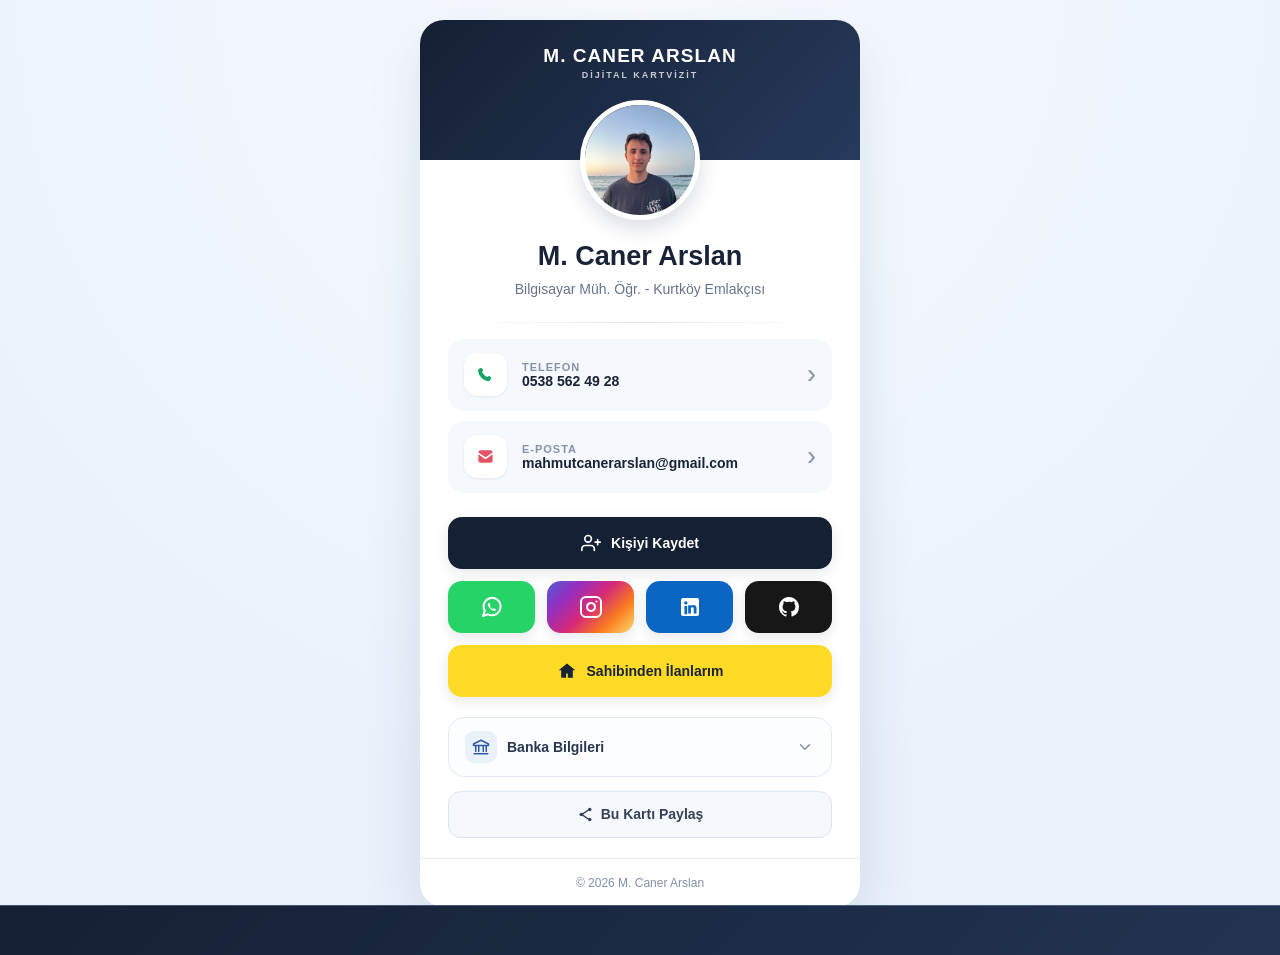
==== kartvizit/index.html @ 4c94b82a "Make save and sahibinden buttons wide, keep 4 brand icon buttons, remove call button" ====
<!doctype html>
<html lang="tr">
<head>
  <meta charset="utf-8">
  <meta name="viewport" content="width=device-width, initial-scale=1">
  <meta name="theme-color" content="#eaf1fb">
  <meta name="description" content="M. Caner Arslan'ın dijital kartviziti. Telefon ve e-posta bilgileri.">
  <link rel="icon" href="../assets/favicon.ico">
  <link rel="stylesheet" href="kartvizit.css?v=5">
  <title>M. Caner Arslan | Dijital Kartvizit</title>
  <script src="kartvizit.js" defer></script>
</head>
<body>
  <div class="intro" aria-hidden="true">
    <div class="intro-panel intro-top"></div>
    <div class="intro-panel intro-bottom"></div>
    <div class="intro-name">M. CANER ARSLAN</div>
  </div>
  <main class="card" aria-label="M. Caner Arslan dijital kartviziti">
    <div class="card-header">
      <div class="brand">M. CANER ARSLAN<span>DİJİTAL KARTVİZİT</span></div>
    </div>

    <img class="avatar" src="../assets/profil.jpeg" alt="M. Caner Arslan'ın fotoğrafı" width="120" height="120">

    <div class="identity">
      <h1>M. Caner Arslan</h1>
      <p>Bilgisayar Müh. Öğr. - Kurtköy Emlakçısı</p>
    </div>

    <div class="divider" aria-hidden="true"></div>

    <div class="details">
      <a class="detail" href="tel:+905385624928" aria-label="M. Caner Arslan'ı ara: 0538 562 49 28">
        <span class="detail-icon phone-icon" aria-hidden="true">
          <svg viewBox="0 0 24 24" fill="none"><path d="M6.6 3.5 9.3 6.2 7.8 8.7c1.5 3 3.5 5 6.5 6.5l2.5-1.5 2.7 2.7-1.7 3c-.4.7-1.2 1.1-2 1-7.1-.9-12.3-6.1-13.2-13.2-.1-.8.3-1.6 1-2l3-1.7Z" fill="currentColor"/></svg>
        </span>
        <span class="detail-copy"><span class="detail-label">TELEFON</span><span class="detail-value">0538 562 49 28</span></span>
        <span class="chevron" aria-hidden="true">›</span>
      </a>
      <a class="detail" href="mailto:mahmutcanerarslan@gmail.com" aria-label="M. Caner Arslan'a e-posta gönder: mahmutcanerarslan@gmail.com">
        <span class="detail-icon email-icon" aria-hidden="true">
          <svg viewBox="0 0 24 24" fill="none"><path d="M3 6.5A2.5 2.5 0 0 1 5.5 4h13A2.5 2.5 0 0 1 21 6.5v.4l-9 6.2-9-6.2v-.4Zm18 2.8-8.4 5.8a1 1 0 0 1-1.2 0L3 9.3v8.2A2.5 2.5 0 0 0 5.5 20h13a2.5 2.5 0 0 0 2.5-2.5V9.3Z" fill="currentColor"/></svg>
        </span>
        <span class="detail-copy"><span class="detail-label">E-POSTA</span><span class="detail-value">mahmutcanerarslan@gmail.com</span></span>
        <span class="chevron" aria-hidden="true">›</span>
      </a>
    </div>

    <div class="actions">
      <button class="action-wide save" id="save-contact" type="button">
        <svg viewBox="0 0 24 24" fill="none" stroke="currentColor" stroke-width="2" stroke-linecap="round" stroke-linejoin="round" aria-hidden="true"><path d="M16 21v-2a4 4 0 0 0-4-4H5a4 4 0 0 0-4 4v2"/><circle cx="8.5" cy="7" r="4"/><line x1="20" y1="8" x2="20" y2="14"/><line x1="23" y1="11" x2="17" y2="11"/></svg>
        <span>Kişiyi Kaydet</span>
      </button>

      <div class="social-icons">
        <a class="social-icon whatsapp" href="https://wa.me/905385624928" target="_blank" rel="noopener noreferrer" aria-label="WhatsApp üzerinden mesaj gönder" title="WhatsApp">
          <svg viewBox="0 0 24 24" fill="currentColor" aria-hidden="true"><path d="M20.5 11.8a8.5 8.5 0 0 1-12.4 7.5L3 21l1.8-5.1a8.5 8.5 0 1 1 15.7-4.1Z" stroke="currentColor" stroke-width="2" stroke-linejoin="round" fill="none"/><path d="M8.4 8.2c.2-.3.4-.3.6-.3h.6l1 2.3-.8 1c.6 1.2 1.6 2.2 2.8 2.8l1-.8 2.3 1v.6c0 .2 0 .4-.3.6-.7.6-1.7.7-2.5.4a9.5 9.5 0 0 1-5.1-5.1c-.3-.8-.2-1.8.4-2.5Z" fill="currentColor"/></svg>
        </a>
        <a class="social-icon instagram" href="https://www.instagram.com/nfctagtr" target="_blank" rel="noopener noreferrer" aria-label="Instagram profili (nfctagtr)" title="Instagram (NFC TAG TR)">
          <svg viewBox="0 0 24 24" fill="none" stroke="currentColor" stroke-width="2" stroke-linecap="round" stroke-linejoin="round" aria-hidden="true"><rect x="2" y="2" width="20" height="20" rx="5" ry="5"/><path d="M16 11.37A4 4 0 1 1 12.63 8 4 4 0 0 1 16 11.37z"/><line x1="17.5" y1="6.5" x2="17.51" y2="6.5"/></svg>
        </a>
        <a class="social-icon linkedin" href="https://www.linkedin.com/in/mcanerarslan/" target="_blank" rel="noopener noreferrer" aria-label="LinkedIn Profili" title="LinkedIn">
          <svg viewBox="0 0 24 24" fill="currentColor" aria-hidden="true"><path d="M19 3a2 2 0 0 1 2 2v14a2 2 0 0 1-2 2H5a2 2 0 0 1-2-2V5a2 2 0 0 1 2-2h14m-.5 15.5v-5.3a3.26 3.26 0 0 0-3.26-3.26c-.85 0-1.84.52-2.28 1.3v-1.11h-2.79v8.37h2.79v-4.93c0-.77.62-1.4 1.39-1.4a1.4 1.4 0 0 1 1.4 1.4v4.93h2.75M6.46 10.9v8.37H9.2V10.9H6.46M7.83 6.25c-.9 0-1.63.73-1.63 1.63a1.63 1.63 0 0 0 1.63 1.63c.9 0 1.63-.73 1.63-1.63 0-.9-.73-1.63-1.63-1.63Z"/></svg>
        </a>
        <a class="social-icon github" href="https://github.com/mcanerarslan" target="_blank" rel="noopener noreferrer" aria-label="GitHub Profili" title="GitHub">
          <svg viewBox="0 0 24 24" fill="currentColor" aria-hidden="true"><path fill-rule="evenodd" clip-rule="evenodd" d="M12 2C6.477 2 2 6.484 2 12.017c0 4.425 2.865 8.18 6.839 9.504.5.092.682-.217.682-.483 0-.237-.008-.868-.013-1.703-2.782.605-3.369-1.343-3.369-1.343-.454-1.158-1.11-1.466-1.11-1.466-.908-.62.069-.608.069-.608 1.003.07 1.53 1.032 1.53 1.032.892 1.53 2.341 1.088 2.91.832.092-.647.35-1.088.636-1.338-2.22-.253-4.555-1.113-4.555-4.951 0-1.093.39-1.988 1.029-2.688-.103-.253-.446-1.272.098-2.65 0 0 .84-.27 2.75 1.026A9.564 9.564 0 0 1 12 6.844c.85.004 1.705.115 2.504.337 1.909-1.296 2.747-1.027 2.747-1.027.546 1.379.202 2.398.1 2.651.64.7 1.028 1.595 1.028 2.688 0 3.848-2.339 4.695-4.566 4.943.359.309.678.92.678 1.855 0 1.338-.012 2.419-.012 2.747 0 .268.18.58.688.482A10.019 10.019 0 0 0 22 12.017C22 6.484 17.522 2 12 2Z"/></svg>
        </a>
      </div>

      <a class="action-wide sahibinden" href="https://kurtkoyemlakcisi.sahibinden.com/" target="_blank" rel="noopener noreferrer">
        <svg viewBox="0 0 24 24" fill="currentColor" aria-hidden="true"><path d="M12 3 2 11h3v9h6v-5h2v5h6v-9h3L12 3Z"/></svg>
        <span>Sahibinden İlanlarım</span>
      </a>
    </div>

    <section class="payment-section" id="payment-section" aria-labelledby="payment-toggle">
      <button class="payment-toggle" id="payment-toggle" type="button" aria-expanded="false" aria-controls="payment-content">
        <span class="payment-toggle-left">
          <span class="payment-icon" aria-hidden="true">
            <svg viewBox="0 0 24 24" fill="none"><path d="M3 21h18M3 10h18M5 10v8M9 10v8M15 10v8M19 10v8M12 3 2 8v2h20V8l-10-5Z" stroke="currentColor" stroke-width="2" stroke-linecap="round" stroke-linejoin="round"/></svg>
          </span>
          <span class="payment-toggle-title">Banka Bilgileri</span>
        </span>
        <span class="payment-chevron" aria-hidden="true">
          <svg viewBox="0 0 24 24" fill="none"><path d="m6 9 6 6 6-6" stroke="currentColor" stroke-width="2" stroke-linecap="round" stroke-linejoin="round"/></svg>
        </span>
      </button>
      <div class="payment-content" id="payment-content" hidden>
        <div class="payment-row">
          <div class="payment-copy"><span class="detail-label">HESAP SAHİBİ</span><span class="payment-value">Mahmut Caner Arslan</span></div>
          <button class="copy-button" type="button" data-copy="Mahmut Caner Arslan" data-copy-label="İsim" aria-label="Hesap sahibinin adını kopyala">Kopyala</button>
        </div>
        <div class="payment-row">
          <div class="payment-copy"><span class="detail-label">IBAN</span><span class="payment-value iban">TR33 0001 5001 5800 7317 4652 69</span></div>
          <button class="copy-button" type="button" data-copy="TR330001500158007317465269" data-copy-label="IBAN" aria-label="IBAN'ı kopyala">Kopyala</button>
        </div>
        <p class="payment-status" id="payment-status" role="status" aria-live="polite"></p>
      </div>
    </section>

    <div class="card-share">
      <button class="share" id="share-card" type="button">
        <svg viewBox="0 0 24 24" fill="none" aria-hidden="true"><circle cx="18" cy="5" r="2.5" fill="currentColor"/><circle cx="6" cy="12" r="2.5" fill="currentColor"/><circle cx="18" cy="19" r="2.5" fill="currentColor"/><path d="m8 11 7.5-5M8 13l7.5 5" stroke="currentColor" stroke-width="2" stroke-linecap="round"/></svg>
        Bu Kartı Paylaş
      </button>
      <p class="status" id="share-status" role="status" aria-live="polite"></p>
    </div>

    <footer>© 2026 M. Caner Arslan</footer>
  </main>
</body>
</html>
---- kartvizit/kartvizit.css ----
:root {
  font-family: Inter, "Segoe UI", Arial, sans-serif;
  color: #192338;
  background: #eaf1fb;
  font-synthesis: none;
}

*, *::before, *::after { box-sizing: border-box; }

body {
  min-height: 100vh;
  margin: 0;
  padding: 20px 16px 48px;
  display: flex;
  justify-content: center;
  align-items: flex-start;
  background: radial-gradient(circle at 50% 0, #f8fbff 0, #eaf1fb 70%);
}

button, a { -webkit-tap-highlight-color: transparent; }

.intro { position: fixed; inset: 0; z-index: 50; pointer-events: none; }
.intro-panel { position: absolute; left: 0; right: 0; height: 50%; background: linear-gradient(135deg, #142034, #273a5c); will-change: transform; }
.intro-top { top: 0; border-bottom: 1px solid rgba(164, 186, 240, .65); animation: intro-up .9s cubic-bezier(.77, 0, .175, 1) .6s forwards; }
.intro-bottom { bottom: 0; border-top: 1px solid rgba(164, 186, 240, .65); animation: intro-down .9s cubic-bezier(.77, 0, .175, 1) .6s forwards; }
.intro-name { position: absolute; top: 50%; left: 50%; width: max-content; transform: translate(-50%, -50%); color: #fff; font-size: clamp(18px, 4vw, 28px); font-weight: 800; letter-spacing: .1em; text-align: center; text-shadow: 0 3px 20px rgba(0, 0, 0, .3); animation: intro-name-out .25s ease .55s forwards; }

@keyframes intro-up { to { transform: translateY(-101%); } }
@keyframes intro-down { to { transform: translateY(101%); } }
@keyframes intro-name-out { to { opacity: 0; } }
@keyframes card-reveal { from { opacity: .7; transform: translateY(12px) scale(.98); } to { opacity: 1; transform: none; } }

.card {
  position: relative;
  width: min(100%, 440px);
  overflow: hidden;
  border-radius: 24px;
  background: #fff;
  box-shadow: 0 20px 55px rgba(33, 54, 85, .12);
  animation: card-reveal .6s ease .9s both;
}

.card-header {
  height: 140px;
  padding-top: 25px;
  text-align: center;
  background: linear-gradient(135deg, #142034, #273a5c);
  color: #fff;
}

.brand { font-size: 19px; font-weight: 800; letter-spacing: .055em; }
.brand span { display: block; margin-top: 3px; font-size: 9px; font-weight: 600; letter-spacing: .22em; opacity: .75; }

.avatar {
  position: relative;
  display: block;
  width: 120px;
  height: 120px;
  margin: -60px auto 0;
  border: 5px solid #fff;
  border-radius: 50%;
  object-fit: cover;
  object-position: 50% 43%;
  box-shadow: 0 8px 20px rgba(29, 44, 77, .17);
}

.identity { padding: 20px 24px 0; text-align: center; }
.identity h1 { margin: 0; font-size: 27px; line-height: 1.25; }
.identity p { margin: 5px 0 0; color: #64748b; font-size: 14px; font-weight: 500; line-height: 1.5; }

.divider { height: 1px; margin: 22px 40px 16px; background: linear-gradient(90deg, transparent, #dde5f0, transparent); }
.details, .actions { padding: 0 28px; }
.details { display: grid; gap: 10px; }

.detail {
  display: flex;
  align-items: center;
  gap: 15px;
  min-height: 72px;
  padding: 11px 16px;
  border-radius: 16px;
  background: #f5f8fd;
  color: inherit;
  text-decoration: none;
  transition: background .2s, transform .2s;
}
.detail:hover { background: #edf3fc; transform: translateY(-2px); }
.detail:focus-visible, .action-wide:focus-visible, .social-icon:focus-visible, .share:focus-visible, .copy-button:focus-visible, .payment-toggle:focus-visible { outline: 3px solid #4679ef; outline-offset: 3px; }
.detail-icon { flex: 0 0 43px; height: 43px; display: grid; place-items: center; border-radius: 13px; background: #fff; box-shadow: 0 1px 3px rgba(20, 32, 52, .08); }
.detail-icon svg { width: 19px; height: 19px; }
.phone-icon { color: #16a366; }
.email-icon { color: #e55465; }
.detail-copy { display: grid; min-width: 0; }
.detail-label { color: #8392ab; font-size: 11px; font-weight: 700; letter-spacing: .09em; }
.detail-value { overflow-wrap: anywhere; font-size: 14px; font-weight: 600; }
.chevron { margin-left: auto; color: #8392ab; font-size: 27px; font-weight: 300; }

.payment-section {
  margin: 20px 28px 0;
  border: 1px solid #e3eaf4;
  border-radius: 16px;
  background: #fbfdff;
  overflow: hidden;
  transition: border-color .2s, box-shadow .2s;
}
.payment-section.open {
  border-color: #c7d8ee;
  box-shadow: 0 4px 16px rgba(39, 58, 92, .06);
}
.payment-toggle {
  display: flex;
  align-items: center;
  justify-content: space-between;
  width: 100%;
  padding: 13px 16px;
  border: 0;
  background: transparent;
  color: #27374f;
  font: inherit;
  font-size: 14px;
  font-weight: 700;
  cursor: pointer;
  text-align: left;
  transition: background .2s;
}
.payment-toggle:hover {
  background: #f0f5fc;
}
.payment-toggle-left {
  display: flex;
  align-items: center;
  gap: 10px;
}
.payment-icon {
  display: grid;
  place-items: center;
  width: 32px;
  height: 32px;
  border-radius: 9px;
  background: #eaf1fb;
  color: #315aab;
}
.payment-icon svg {
  width: 18px;
  height: 18px;
}
.payment-chevron {
  display: grid;
  place-items: center;
  width: 20px;
  height: 20px;
  color: #8392ab;
  transition: transform .25s ease;
}
.payment-chevron svg {
  width: 18px;
  height: 18px;
}
.payment-section.open .payment-chevron {
  transform: rotate(180deg);
}
.payment-content {
  padding: 4px 16px 14px;
  border-top: 1px solid #edf1f7;
}
.payment-content[hidden] {
  display: none;
}
.payment-row { display: flex; align-items: center; gap: 10px; justify-content: space-between; padding: 10px 0; }
.payment-row + .payment-row { border-top: 1px solid #edf1f7; }
.payment-copy { display: grid; min-width: 0; gap: 2px; }
.payment-value { color: #192338; font-size: 13px; font-weight: 600; overflow-wrap: anywhere; }
.iban { font-variant-numeric: tabular-nums; letter-spacing: .015em; }
.copy-button { flex: 0 0 auto; padding: 8px 10px; border: 1px solid #dbe4f2; border-radius: 9px; background: #f5f8fd; color: #315aab; font: inherit; font-size: 12px; font-weight: 700; cursor: pointer; }
.copy-button:hover { background: #eaf2ff; }
.payment-status { min-height: 1em; margin: 4px 0 0; color: #367a51; font-size: 12px; }
.payment-status:empty { display: none; }
.card-share { padding: 14px 28px 20px; }
.card-share .share {
  width: 100%;
  min-height: 47px;
  border: 1px solid #dbe4f2;
  border-radius: 13px;
  background: #f5f8fd;
  font-weight: 700;
}
.card-share .status { margin: 0; }

.actions {
  display: flex;
  flex-direction: column;
  gap: 12px;
  padding: 24px 28px 0;
}
.action-wide {
  display: flex;
  align-items: center;
  justify-content: center;
  gap: 10px;
  width: 100%;
  min-height: 52px;
  padding: 12px 20px;
  border: 0;
  border-radius: 14px;
  font: inherit;
  font-size: 14px;
  font-weight: 700;
  text-decoration: none;
  cursor: pointer;
  box-shadow: 0 4px 14px rgba(20, 32, 52, .1);
  transition: transform .2s ease, filter .2s ease, box-shadow .2s ease;
}
.action-wide:hover {
  transform: translateY(-2px);
  filter: brightness(1.06);
  box-shadow: 0 6px 18px rgba(20, 32, 52, .16);
}
.action-wide:active {
  transform: scale(.98);
}
.action-wide svg {
  width: 20px;
  height: 20px;
  flex: 0 0 20px;
}
.action-wide.save {
  background: #142034;
  color: #fff;
}
.action-wide.sahibinden {
  background: #ffdb25;
  color: #192338;
}

.social-icons {
  display: grid;
  grid-template-columns: repeat(4, 1fr);
  gap: 12px;
  width: 100%;
}
.social-icon {
  display: inline-flex;
  align-items: center;
  justify-content: center;
  height: 52px;
  border: 0;
  border-radius: 14px;
  color: #fff;
  text-decoration: none;
  cursor: pointer;
  box-shadow: 0 4px 12px rgba(20, 32, 52, .1);
  transition: transform .2s ease, filter .2s ease, box-shadow .2s ease;
}
.social-icon:hover {
  transform: translateY(-2px) scale(1.05);
  filter: brightness(1.08);
  box-shadow: 0 6px 16px rgba(20, 32, 52, .18);
}
.social-icon:active {
  transform: scale(.95);
}
.social-icon svg {
  width: 24px;
  height: 24px;
  flex: 0 0 24px;
}
.social-icon.whatsapp { background: #25d366; }
.social-icon.instagram { background: linear-gradient(135deg, #4f5bd5, #962fbf, #d62976, #fa7e1e, #feda75); }
.social-icon.linkedin { background: #0a66c2; }
.social-icon.github { background: #181717; }
.share { display: flex; align-items: center; justify-content: center; gap: 7px; min-height: 56px; border: 0; background: transparent; color: #344156; font: inherit; font-size: 14px; cursor: pointer; }
.share svg { flex: 0 0 17px; width: 17px; height: 17px; }
.share:hover { color: #315fe4; }
.status { min-height: 1em; margin: -9px 0 16px; text-align: center; color: #4f6685; font-size: 12px; }
.status:empty { display: none; }

footer { padding: 17px 20px; border-top: 1px solid #e4ebf4; color: #8190a7; text-align: center; font-size: 12px; }

@media (max-width: 480px) {
  body { padding: 0; background: #fff; }
  .card { min-height: 100vh; border-radius: 0; box-shadow: none; }
  .details, .actions { padding-left: 20px; padding-right: 20px; }
  .payment, .payment-section { margin-left: 20px; margin-right: 20px; }
  .card-share { padding-left: 20px; padding-right: 20px; }
  .identity h1 { font-size: 25px; }
}

@media (prefers-reduced-motion: reduce) {
  .intro { display: none; }
  .card { animation: none; }
}
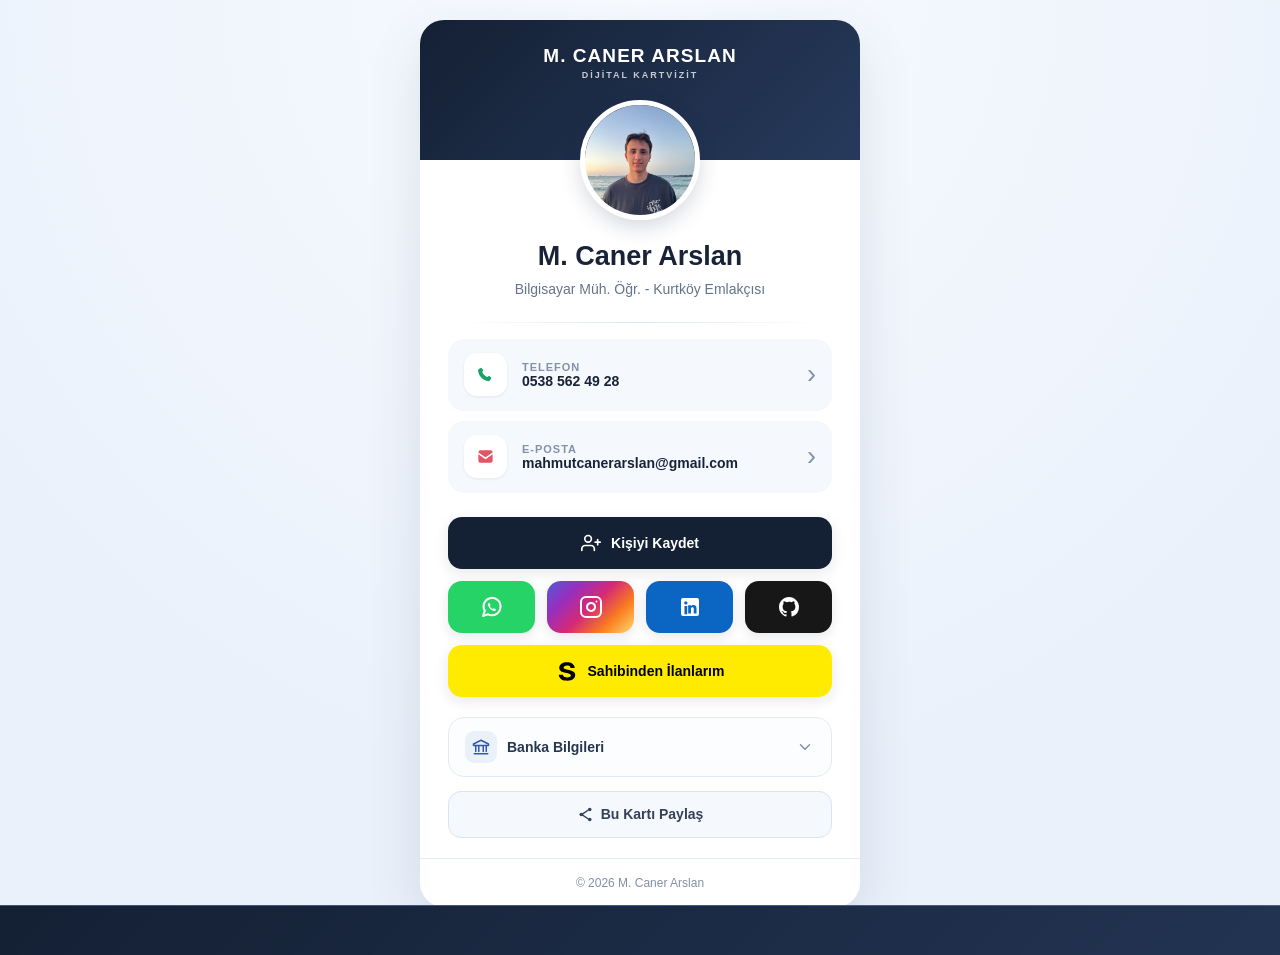
==== commit 4015194a: "Update Sahibinden button with official S logo and brand colors" ====
--- a/kartvizit/index.html
+++ b/kartvizit/index.html
@@ -6,7 +6,7 @@
   <meta name="theme-color" content="#eaf1fb">
   <meta name="description" content="M. Caner Arslan'ın dijital kartviziti. Telefon ve e-posta bilgileri.">
   <link rel="icon" href="../assets/favicon.ico">
-  <link rel="stylesheet" href="kartvizit.css?v=5">
+  <link rel="stylesheet" href="kartvizit.css?v=6">
   <title>M. Caner Arslan | Dijital Kartvizit</title>
   <script src="kartvizit.js" defer></script>
 </head>
@@ -69,7 +69,7 @@
       </div>
 
       <a class="action-wide sahibinden" href="https://kurtkoyemlakcisi.sahibinden.com/" target="_blank" rel="noopener noreferrer">
-        <svg viewBox="0 0 24 24" fill="currentColor" aria-hidden="true"><path d="M12 3 2 11h3v9h6v-5h2v5h6v-9h3L12 3Z"/></svg>
+        <svg viewBox="5 4 22 23" fill="currentColor" aria-hidden="true"><path d="M15.354 6.297c0.75-0.01 1.51-0.005 2.255 0.083 3.214 0.073 6.469 2.906 6.505 6.01h-4.427c0.016-0.922-0.802-2.073-1.703-2.307-1.474-0.359-3.281-0.474-4.573 0.391-0.984 0.594-1.422 2.229-0.125 2.74 3.047 1.448 6.875 1.13 9.63 3.167 2.266 1.609 2.13 4.885 0.365 6.781-2.292 2.453-6.182 2.844-9.464 2.375-3.266-0.156-6.344-2.995-6.427-6.083h4.417c-0.078 1.109 0.849 2.078 1.943 2.427 1.698 0.37 3.635 0.479 5.24-0.25 1.281-0.432 1.37-2.057 0.38-2.807-2.125-1.193-4.75-1.229-7.063-2.021-2.682-0.521-4.854-3.036-4.344-5.599 0.563-3.12 4.167-4.969 7.391-4.906z"/></svg>
         <span>Sahibinden İlanlarım</span>
       </a>
     </div>
--- a/kartvizit/kartvizit.css
+++ b/kartvizit/kartvizit.css
@@ -228,8 +228,14 @@
   color: #fff;
 }
 .action-wide.sahibinden {
-  background: #ffdb25;
-  color: #192338;
+  background: #ffeb00;
+  color: #000;
+  font-weight: 800;
+}
+.action-wide.sahibinden svg {
+  width: 22px;
+  height: 22px;
+  flex: 0 0 22px;
 }
 
 .social-icons {
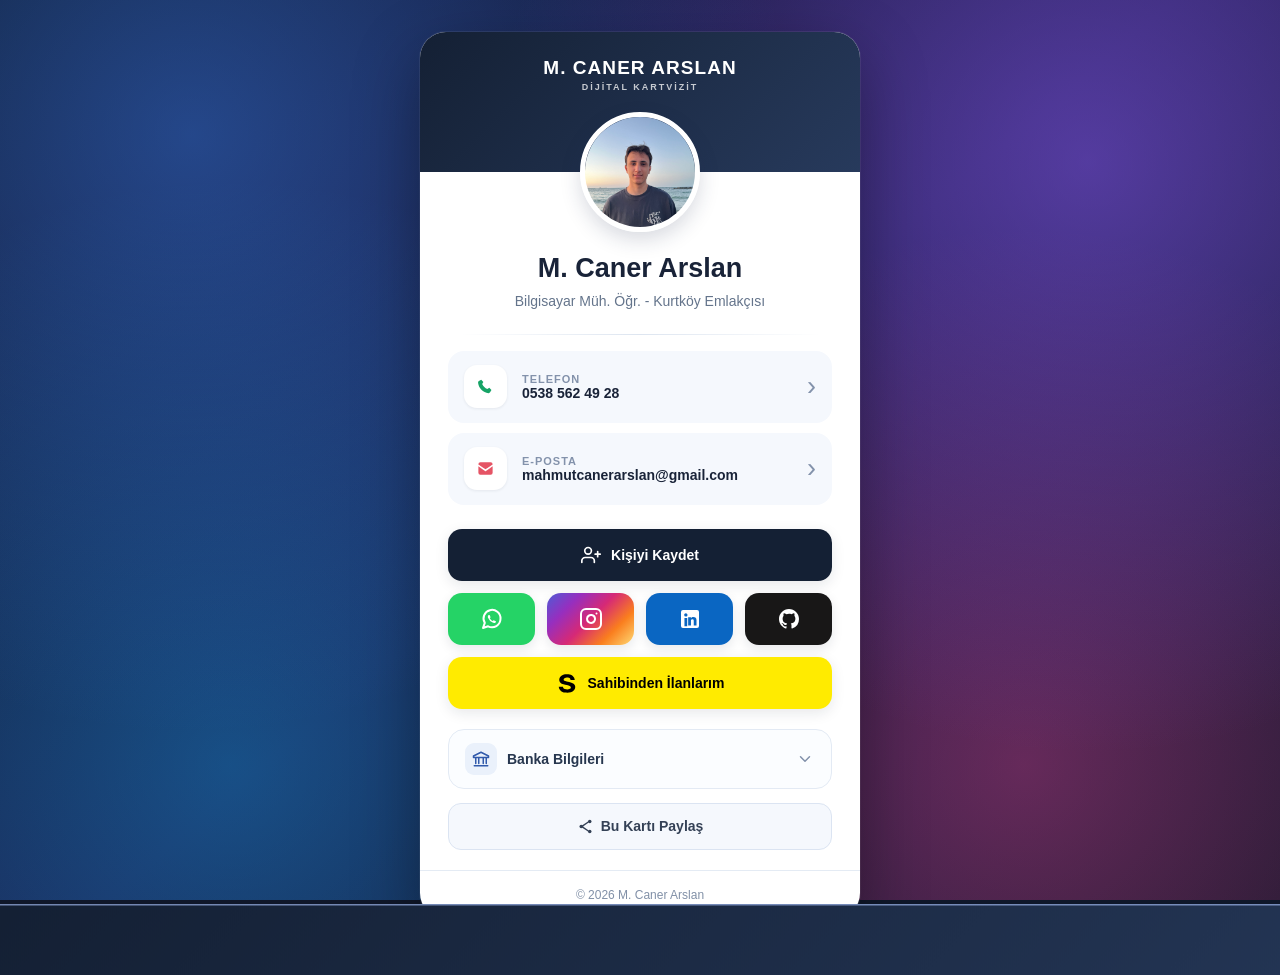
==== commit e430cae4: "Add modern colorful ambient mesh gradient background" ====
--- a/kartvizit/index.html
+++ b/kartvizit/index.html
@@ -3,10 +3,10 @@
 <head>
   <meta charset="utf-8">
   <meta name="viewport" content="width=device-width, initial-scale=1">
-  <meta name="theme-color" content="#eaf1fb">
+  <meta name="theme-color" content="#0f172a">
   <meta name="description" content="M. Caner Arslan'ın dijital kartviziti. Telefon ve e-posta bilgileri.">
   <link rel="icon" href="../assets/favicon.ico">
-  <link rel="stylesheet" href="kartvizit.css?v=6">
+  <link rel="stylesheet" href="kartvizit.css?v=7">
   <title>M. Caner Arslan | Dijital Kartvizit</title>
   <script src="kartvizit.js" defer></script>
 </head>
--- a/kartvizit/kartvizit.css
+++ b/kartvizit/kartvizit.css
@@ -10,11 +10,18 @@
 body {
   min-height: 100vh;
   margin: 0;
-  padding: 20px 16px 48px;
+  padding: 32px 16px 56px;
   display: flex;
   justify-content: center;
   align-items: flex-start;
-  background: radial-gradient(circle at 50% 0, #f8fbff 0, #eaf1fb 70%);
+  background-color: #0f172a;
+  background-image:
+    radial-gradient(circle at 15% 15%, rgba(59, 130, 246, 0.45) 0%, transparent 45%),
+    radial-gradient(circle at 85% 18%, rgba(139, 92, 246, 0.5) 0%, transparent 45%),
+    radial-gradient(circle at 80% 85%, rgba(236, 72, 153, 0.38) 0%, transparent 42%),
+    radial-gradient(circle at 18% 85%, rgba(14, 165, 233, 0.38) 0%, transparent 45%),
+    linear-gradient(140deg, #0d1527 0%, #1e1b4b 50%, #0d1527 100%);
+  background-attachment: fixed;
 }
 
 button, a { -webkit-tap-highlight-color: transparent; }
@@ -34,9 +41,9 @@
   position: relative;
   width: min(100%, 440px);
   overflow: hidden;
-  border-radius: 24px;
+  border-radius: 26px;
   background: #fff;
-  box-shadow: 0 20px 55px rgba(33, 54, 85, .12);
+  box-shadow: 0 25px 65px rgba(0, 0, 0, .35), 0 0 0 1px rgba(255, 255, 255, .08);
   animation: card-reveal .6s ease .9s both;
 }
 
@@ -283,8 +290,8 @@
 footer { padding: 17px 20px; border-top: 1px solid #e4ebf4; color: #8190a7; text-align: center; font-size: 12px; }
 
 @media (max-width: 480px) {
-  body { padding: 0; background: #fff; }
-  .card { min-height: 100vh; border-radius: 0; box-shadow: none; }
+  body { padding: 16px 12px 40px; }
+  .card { border-radius: 24px; box-shadow: 0 18px 45px rgba(0, 0, 0, .3); }
   .details, .actions { padding-left: 20px; padding-right: 20px; }
   .payment, .payment-section { margin-left: 20px; margin-right: 20px; }
   .card-share { padding-left: 20px; padding-right: 20px; }
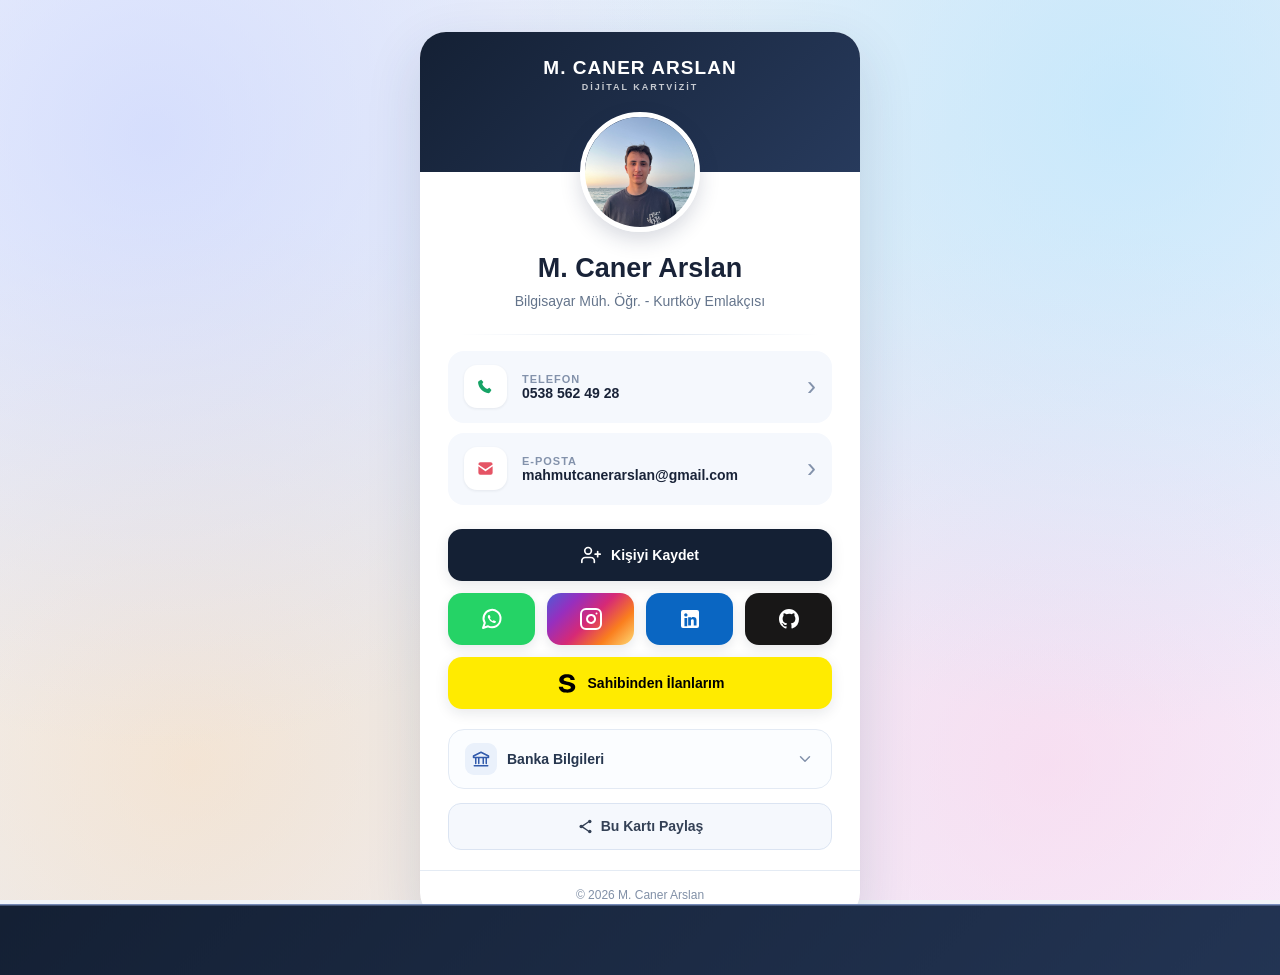
==== commit 721e5ab9: "Update background with soft pastel ambient mesh gradient" ====
--- a/kartvizit/index.html
+++ b/kartvizit/index.html
@@ -3,10 +3,10 @@
 <head>
   <meta charset="utf-8">
   <meta name="viewport" content="width=device-width, initial-scale=1">
-  <meta name="theme-color" content="#0f172a">
+  <meta name="theme-color" content="#f0f4f9">
   <meta name="description" content="M. Caner Arslan'ın dijital kartviziti. Telefon ve e-posta bilgileri.">
   <link rel="icon" href="../assets/favicon.ico">
-  <link rel="stylesheet" href="kartvizit.css?v=7">
+  <link rel="stylesheet" href="kartvizit.css?v=8">
   <title>M. Caner Arslan | Dijital Kartvizit</title>
   <script src="kartvizit.js" defer></script>
 </head>
--- a/kartvizit/kartvizit.css
+++ b/kartvizit/kartvizit.css
@@ -14,13 +14,13 @@
   display: flex;
   justify-content: center;
   align-items: flex-start;
-  background-color: #0f172a;
+  background-color: #f0f4f9;
   background-image:
-    radial-gradient(circle at 15% 15%, rgba(59, 130, 246, 0.45) 0%, transparent 45%),
-    radial-gradient(circle at 85% 18%, rgba(139, 92, 246, 0.5) 0%, transparent 45%),
-    radial-gradient(circle at 80% 85%, rgba(236, 72, 153, 0.38) 0%, transparent 42%),
-    radial-gradient(circle at 18% 85%, rgba(14, 165, 233, 0.38) 0%, transparent 45%),
-    linear-gradient(140deg, #0d1527 0%, #1e1b4b 50%, #0d1527 100%);
+    radial-gradient(circle at 12% 15%, rgba(199, 210, 254, 0.65) 0%, transparent 45%),
+    radial-gradient(circle at 88% 12%, rgba(186, 230, 253, 0.7) 0%, transparent 45%),
+    radial-gradient(circle at 82% 85%, rgba(251, 207, 232, 0.55) 0%, transparent 42%),
+    radial-gradient(circle at 15% 85%, rgba(254, 215, 170, 0.45) 0%, transparent 42%),
+    linear-gradient(135deg, #f4f7fb 0%, #e9eef7 50%, #f6f3ff 100%);
   background-attachment: fixed;
 }
 
@@ -43,7 +43,7 @@
   overflow: hidden;
   border-radius: 26px;
   background: #fff;
-  box-shadow: 0 25px 65px rgba(0, 0, 0, .35), 0 0 0 1px rgba(255, 255, 255, .08);
+  box-shadow: 0 20px 55px rgba(33, 54, 85, .14), 0 0 1px rgba(33, 54, 85, .08);
   animation: card-reveal .6s ease .9s both;
 }
 
@@ -291,7 +291,7 @@
 
 @media (max-width: 480px) {
   body { padding: 16px 12px 40px; }
-  .card { border-radius: 24px; box-shadow: 0 18px 45px rgba(0, 0, 0, .3); }
+  .card { border-radius: 24px; box-shadow: 0 16px 45px rgba(33, 54, 85, .12); }
   .details, .actions { padding-left: 20px; padding-right: 20px; }
   .payment, .payment-section { margin-left: 20px; margin-right: 20px; }
   .card-share { padding-left: 20px; padding-right: 20px; }
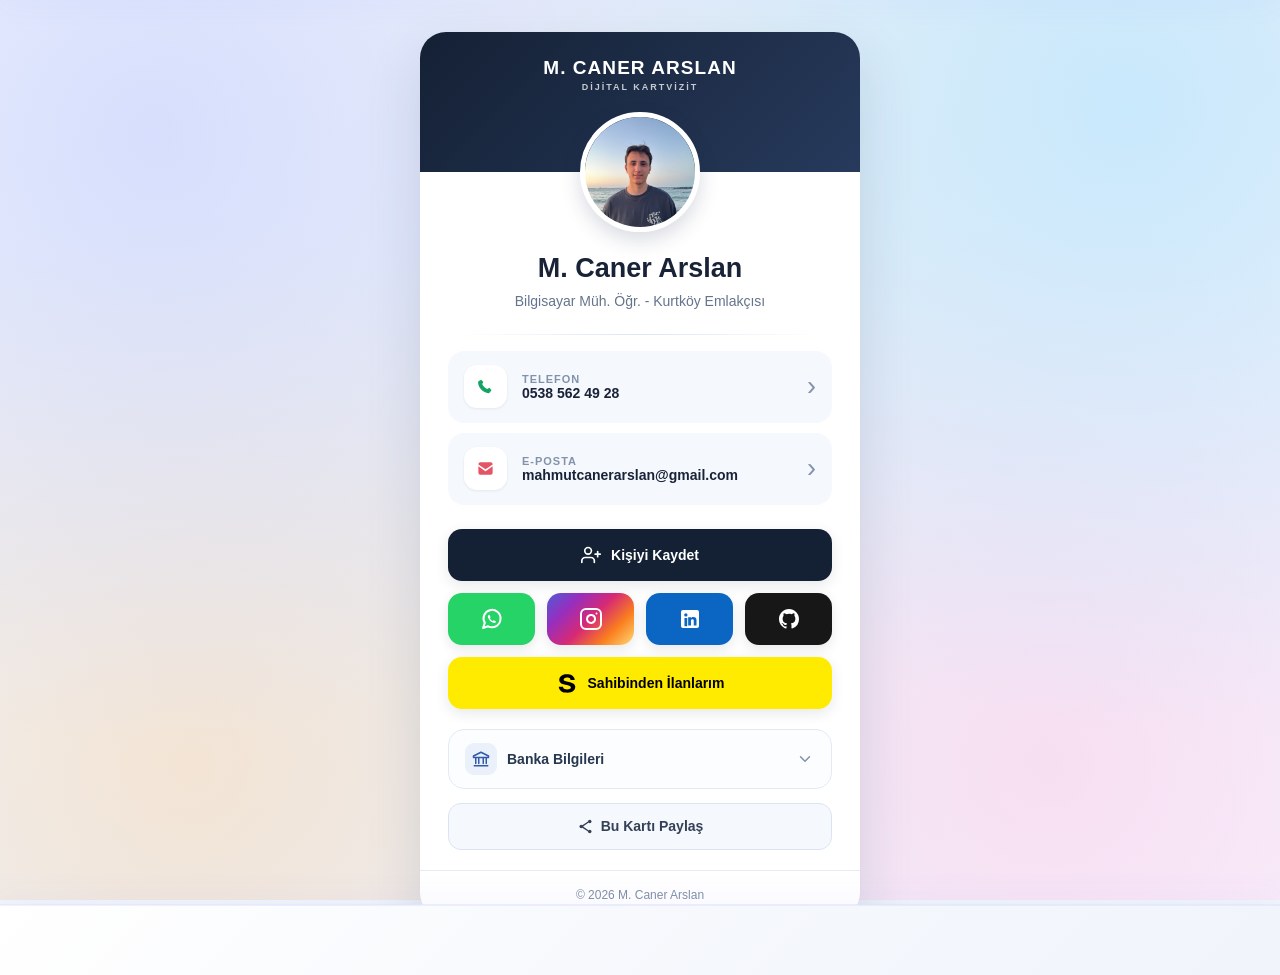
==== commit bc4a312a: "Upgrade opening intro animation to soft luxury brand aesthetic" ====
--- a/kartvizit/index.html
+++ b/kartvizit/index.html
@@ -6,7 +6,7 @@
   <meta name="theme-color" content="#f0f4f9">
   <meta name="description" content="M. Caner Arslan'ın dijital kartviziti. Telefon ve e-posta bilgileri.">
   <link rel="icon" href="../assets/favicon.ico">
-  <link rel="stylesheet" href="kartvizit.css?v=8">
+  <link rel="stylesheet" href="kartvizit.css?v=9">
   <title>M. Caner Arslan | Dijital Kartvizit</title>
   <script src="kartvizit.js" defer></script>
 </head>
@@ -14,7 +14,11 @@
   <div class="intro" aria-hidden="true">
     <div class="intro-panel intro-top"></div>
     <div class="intro-panel intro-bottom"></div>
-    <div class="intro-name">M. CANER ARSLAN</div>
+    <div class="intro-brand">
+      <div class="intro-badge">MCA</div>
+      <div class="intro-name">M. CANER ARSLAN</div>
+      <div class="intro-sub">DİJİTAL KARTVİZİT</div>
+    </div>
   </div>
   <main class="card" aria-label="M. Caner Arslan dijital kartviziti">
     <div class="card-header">
--- a/kartvizit/kartvizit.css
+++ b/kartvizit/kartvizit.css
@@ -27,15 +27,93 @@
 button, a { -webkit-tap-highlight-color: transparent; }
 
 .intro { position: fixed; inset: 0; z-index: 50; pointer-events: none; }
-.intro-panel { position: absolute; left: 0; right: 0; height: 50%; background: linear-gradient(135deg, #142034, #273a5c); will-change: transform; }
-.intro-top { top: 0; border-bottom: 1px solid rgba(164, 186, 240, .65); animation: intro-up .9s cubic-bezier(.77, 0, .175, 1) .6s forwards; }
-.intro-bottom { bottom: 0; border-top: 1px solid rgba(164, 186, 240, .65); animation: intro-down .9s cubic-bezier(.77, 0, .175, 1) .6s forwards; }
-.intro-name { position: absolute; top: 50%; left: 50%; width: max-content; transform: translate(-50%, -50%); color: #fff; font-size: clamp(18px, 4vw, 28px); font-weight: 800; letter-spacing: .1em; text-align: center; text-shadow: 0 3px 20px rgba(0, 0, 0, .3); animation: intro-name-out .25s ease .55s forwards; }
-
+.intro-panel {
+  position: absolute;
+  left: 0;
+  right: 0;
+  height: 50%;
+  background: linear-gradient(135deg, rgba(255, 255, 255, 0.98) 0%, rgba(244, 247, 252, 0.98) 50%, rgba(238, 243, 251, 0.98) 100%);
+  backdrop-filter: blur(24px);
+  -webkit-backdrop-filter: blur(24px);
+  will-change: transform;
+}
+.intro-top {
+  top: 0;
+  border-bottom: 1px solid rgba(199, 210, 254, 0.55);
+  box-shadow: 0 10px 30px rgba(99, 102, 241, 0.04);
+  animation: intro-up 0.95s cubic-bezier(0.76, 0, 0.24, 1) 0.82s forwards;
+}
+.intro-bottom {
+  bottom: 0;
+  border-top: 1px solid rgba(199, 210, 254, 0.55);
+  box-shadow: 0 -10px 30px rgba(99, 102, 241, 0.04);
+  animation: intro-down 0.95s cubic-bezier(0.76, 0, 0.24, 1) 0.82s forwards;
+}
+.intro-brand {
+  position: absolute;
+  top: 50%;
+  left: 50%;
+  transform: translate(-50%, -50%);
+  display: flex;
+  flex-direction: column;
+  align-items: center;
+  gap: 10px;
+  width: max-content;
+  text-align: center;
+  animation: intro-brand-out 0.35s ease 0.72s forwards;
+}
+.intro-badge {
+  display: grid;
+  place-items: center;
+  width: 54px;
+  height: 54px;
+  border-radius: 17px;
+  background: linear-gradient(135deg, #ffffff, #eef2ff);
+  box-shadow: 0 10px 25px rgba(99, 102, 241, 0.14), inset 0 0 0 1px rgba(199, 210, 254, 0.8);
+  color: #1e1b4b;
+  font-size: 15px;
+  font-weight: 800;
+  letter-spacing: 0.18em;
+  padding-left: 3px;
+  animation: intro-badge-pop 0.65s cubic-bezier(0.16, 1, 0.3, 1) both;
+}
+.intro-name {
+  font-size: clamp(16px, 3.6vw, 22px);
+  font-weight: 800;
+  letter-spacing: 0.22em;
+  text-transform: uppercase;
+  color: #142034;
+  background: linear-gradient(135deg, #0f172a 0%, #1e293b 50%, #312e81 100%);
+  -webkit-background-clip: text;
+  -webkit-text-fill-color: transparent;
+  animation: intro-text-fade 0.7s cubic-bezier(0.16, 1, 0.3, 1) 0.05s both;
+}
+.intro-sub {
+  font-size: 9px;
+  font-weight: 700;
+  letter-spacing: 0.3em;
+  color: #6366f1;
+  text-transform: uppercase;
+  animation: intro-text-fade 0.7s cubic-bezier(0.16, 1, 0.3, 1) 0.1s both;
+}
+
+@keyframes intro-badge-pop {
+  from { opacity: 0; transform: scale(0.85); }
+  to { opacity: 1; transform: scale(1); }
+}
+@keyframes intro-text-fade {
+  from { opacity: 0; transform: translateY(6px); }
+  to { opacity: 1; transform: translateY(0); }
+}
+@keyframes intro-brand-out {
+  to { opacity: 0; transform: translate(-50%, -50%) scale(1.05); }
+}
 @keyframes intro-up { to { transform: translateY(-101%); } }
 @keyframes intro-down { to { transform: translateY(101%); } }
-@keyframes intro-name-out { to { opacity: 0; } }
-@keyframes card-reveal { from { opacity: .7; transform: translateY(12px) scale(.98); } to { opacity: 1; transform: none; } }
+@keyframes card-reveal {
+  from { opacity: 0; transform: translateY(16px) scale(0.98); }
+  to { opacity: 1; transform: none; }
+}
 
 .card {
   position: relative;
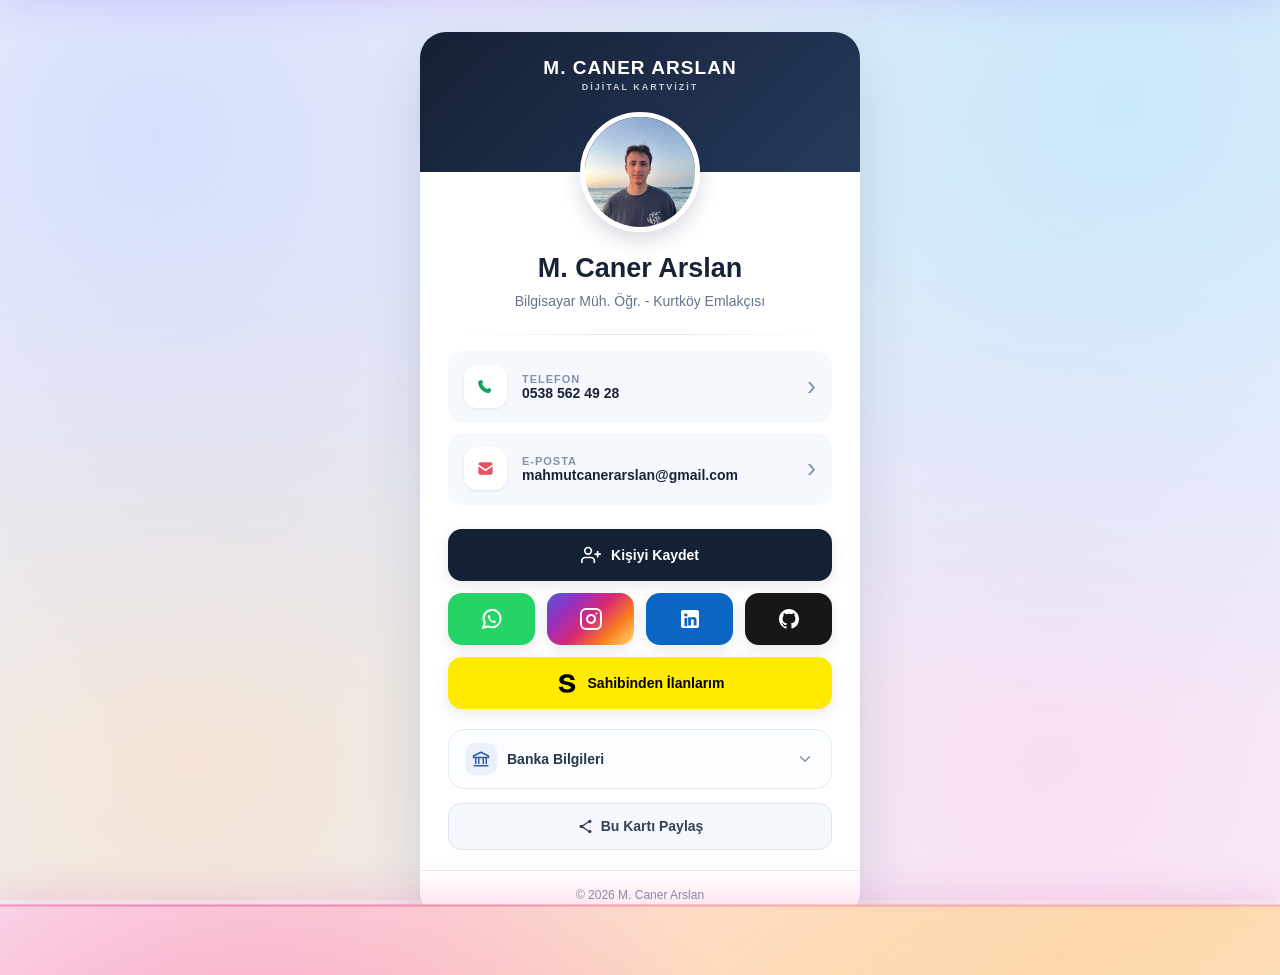
==== commit ee6157ca: "Remove MCA badge, add colorful pastel gradient intro panels and gradient typography" ====
--- a/kartvizit/index.html
+++ b/kartvizit/index.html
@@ -6,7 +6,7 @@
   <meta name="theme-color" content="#f0f4f9">
   <meta name="description" content="M. Caner Arslan'ın dijital kartviziti. Telefon ve e-posta bilgileri.">
   <link rel="icon" href="../assets/favicon.ico">
-  <link rel="stylesheet" href="kartvizit.css?v=9">
+  <link rel="stylesheet" href="kartvizit.css?v=10">
   <title>M. Caner Arslan | Dijital Kartvizit</title>
   <script src="kartvizit.js" defer></script>
 </head>
@@ -15,7 +15,6 @@
     <div class="intro-panel intro-top"></div>
     <div class="intro-panel intro-bottom"></div>
     <div class="intro-brand">
-      <div class="intro-badge">MCA</div>
       <div class="intro-name">M. CANER ARSLAN</div>
       <div class="intro-sub">DİJİTAL KARTVİZİT</div>
     </div>
--- a/kartvizit/kartvizit.css
+++ b/kartvizit/kartvizit.css
@@ -32,21 +32,28 @@
   left: 0;
   right: 0;
   height: 50%;
-  background: linear-gradient(135deg, rgba(255, 255, 255, 0.98) 0%, rgba(244, 247, 252, 0.98) 50%, rgba(238, 243, 251, 0.98) 100%);
-  backdrop-filter: blur(24px);
-  -webkit-backdrop-filter: blur(24px);
+  backdrop-filter: blur(20px);
+  -webkit-backdrop-filter: blur(20px);
   will-change: transform;
 }
 .intro-top {
   top: 0;
-  border-bottom: 1px solid rgba(199, 210, 254, 0.55);
-  box-shadow: 0 10px 30px rgba(99, 102, 241, 0.04);
+  background:
+    radial-gradient(circle at 18% 25%, rgba(165, 180, 252, 0.8) 0%, transparent 50%),
+    radial-gradient(circle at 82% 20%, rgba(192, 132, 252, 0.75) 0%, transparent 50%),
+    linear-gradient(145deg, #dbeafe 0%, #e0e7ff 45%, #f3e8ff 100%);
+  border-bottom: 2px solid rgba(168, 85, 247, 0.35);
+  box-shadow: 0 10px 35px rgba(139, 92, 246, 0.18);
   animation: intro-up 0.95s cubic-bezier(0.76, 0, 0.24, 1) 0.82s forwards;
 }
 .intro-bottom {
   bottom: 0;
-  border-top: 1px solid rgba(199, 210, 254, 0.55);
-  box-shadow: 0 -10px 30px rgba(99, 102, 241, 0.04);
+  background:
+    radial-gradient(circle at 82% 75%, rgba(254, 215, 170, 0.7) 0%, transparent 50%),
+    radial-gradient(circle at 18% 70%, rgba(244, 114, 182, 0.65) 0%, transparent 50%),
+    linear-gradient(145deg, #fce7f3 0%, #fed7aa 60%, #ffedd5 100%);
+  border-top: 2px solid rgba(236, 72, 153, 0.35);
+  box-shadow: 0 -10px 35px rgba(236, 72, 153, 0.18);
   animation: intro-down 0.95s cubic-bezier(0.76, 0, 0.24, 1) 0.82s forwards;
 }
 .intro-brand {
@@ -57,52 +64,36 @@
   display: flex;
   flex-direction: column;
   align-items: center;
-  gap: 10px;
+  gap: 8px;
   width: max-content;
   text-align: center;
+  z-index: 2;
   animation: intro-brand-out 0.35s ease 0.72s forwards;
 }
-.intro-badge {
-  display: grid;
-  place-items: center;
-  width: 54px;
-  height: 54px;
-  border-radius: 17px;
-  background: linear-gradient(135deg, #ffffff, #eef2ff);
-  box-shadow: 0 10px 25px rgba(99, 102, 241, 0.14), inset 0 0 0 1px rgba(199, 210, 254, 0.8);
-  color: #1e1b4b;
-  font-size: 15px;
-  font-weight: 800;
-  letter-spacing: 0.18em;
-  padding-left: 3px;
-  animation: intro-badge-pop 0.65s cubic-bezier(0.16, 1, 0.3, 1) both;
-}
 .intro-name {
-  font-size: clamp(16px, 3.6vw, 22px);
+  font-size: clamp(20px, 4.4vw, 30px);
   font-weight: 800;
   letter-spacing: 0.22em;
   text-transform: uppercase;
-  color: #142034;
-  background: linear-gradient(135deg, #0f172a 0%, #1e293b 50%, #312e81 100%);
+  background: linear-gradient(135deg, #1e1b4b 0%, #4338ca 35%, #7c3aed 70%, #db2777 100%);
   -webkit-background-clip: text;
   -webkit-text-fill-color: transparent;
-  animation: intro-text-fade 0.7s cubic-bezier(0.16, 1, 0.3, 1) 0.05s both;
+  filter: drop-shadow(0 2px 14px rgba(99, 102, 241, 0.25));
+  animation: intro-text-fade 0.75s cubic-bezier(0.16, 1, 0.3, 1) both;
 }
 .intro-sub {
-  font-size: 9px;
-  font-weight: 700;
-  letter-spacing: 0.3em;
-  color: #6366f1;
+  font-size: 11px;
+  font-weight: 800;
+  letter-spacing: 0.35em;
   text-transform: uppercase;
-  animation: intro-text-fade 0.7s cubic-bezier(0.16, 1, 0.3, 1) 0.1s both;
-}
-
-@keyframes intro-badge-pop {
-  from { opacity: 0; transform: scale(0.85); }
-  to { opacity: 1; transform: scale(1); }
-}
+  background: linear-gradient(90deg, #4f46e5, #9333ea);
+  -webkit-background-clip: text;
+  -webkit-text-fill-color: transparent;
+  animation: intro-text-fade 0.75s cubic-bezier(0.16, 1, 0.3, 1) 0.08s both;
+}
+
 @keyframes intro-text-fade {
-  from { opacity: 0; transform: translateY(6px); }
+  from { opacity: 0; transform: translateY(8px); }
   to { opacity: 1; transform: translateY(0); }
 }
 @keyframes intro-brand-out {
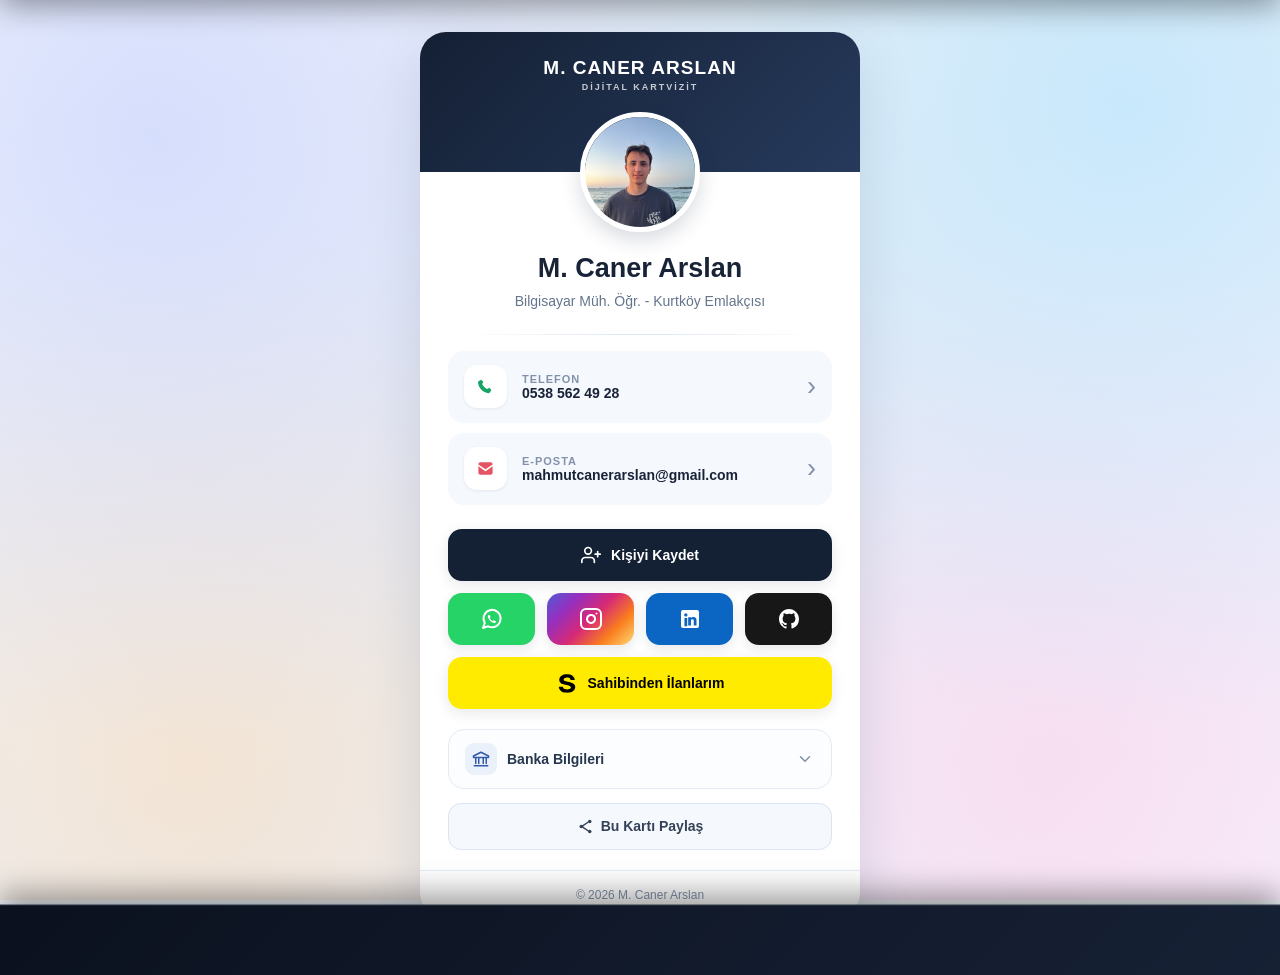
==== commit f26e466b: "Set executive dark luxury brand intro animation with silver typography" ====
--- a/kartvizit/index.html
+++ b/kartvizit/index.html
@@ -6,7 +6,7 @@
   <meta name="theme-color" content="#f0f4f9">
   <meta name="description" content="M. Caner Arslan'ın dijital kartviziti. Telefon ve e-posta bilgileri.">
   <link rel="icon" href="../assets/favicon.ico">
-  <link rel="stylesheet" href="kartvizit.css?v=10">
+  <link rel="stylesheet" href="kartvizit.css?v=11">
   <title>M. Caner Arslan | Dijital Kartvizit</title>
   <script src="kartvizit.js" defer></script>
 </head>
--- a/kartvizit/kartvizit.css
+++ b/kartvizit/kartvizit.css
@@ -32,29 +32,20 @@
   left: 0;
   right: 0;
   height: 50%;
-  backdrop-filter: blur(20px);
-  -webkit-backdrop-filter: blur(20px);
+  background: linear-gradient(135deg, #0b111e 0%, #131c2e 50%, #1a253a 100%);
   will-change: transform;
 }
 .intro-top {
   top: 0;
-  background:
-    radial-gradient(circle at 18% 25%, rgba(165, 180, 252, 0.8) 0%, transparent 50%),
-    radial-gradient(circle at 82% 20%, rgba(192, 132, 252, 0.75) 0%, transparent 50%),
-    linear-gradient(145deg, #dbeafe 0%, #e0e7ff 45%, #f3e8ff 100%);
-  border-bottom: 2px solid rgba(168, 85, 247, 0.35);
-  box-shadow: 0 10px 35px rgba(139, 92, 246, 0.18);
-  animation: intro-up 0.95s cubic-bezier(0.76, 0, 0.24, 1) 0.82s forwards;
+  border-bottom: 1px solid rgba(255, 255, 255, 0.12);
+  box-shadow: 0 10px 30px rgba(0, 0, 0, 0.4);
+  animation: intro-up 0.9s cubic-bezier(0.76, 0, 0.24, 1) 0.8s forwards;
 }
 .intro-bottom {
   bottom: 0;
-  background:
-    radial-gradient(circle at 82% 75%, rgba(254, 215, 170, 0.7) 0%, transparent 50%),
-    radial-gradient(circle at 18% 70%, rgba(244, 114, 182, 0.65) 0%, transparent 50%),
-    linear-gradient(145deg, #fce7f3 0%, #fed7aa 60%, #ffedd5 100%);
-  border-top: 2px solid rgba(236, 72, 153, 0.35);
-  box-shadow: 0 -10px 35px rgba(236, 72, 153, 0.18);
-  animation: intro-down 0.95s cubic-bezier(0.76, 0, 0.24, 1) 0.82s forwards;
+  border-top: 1px solid rgba(255, 255, 255, 0.12);
+  box-shadow: 0 -10px 30px rgba(0, 0, 0, 0.4);
+  animation: intro-down 0.9s cubic-bezier(0.76, 0, 0.24, 1) 0.8s forwards;
 }
 .intro-brand {
   position: absolute;
@@ -68,36 +59,33 @@
   width: max-content;
   text-align: center;
   z-index: 2;
-  animation: intro-brand-out 0.35s ease 0.72s forwards;
+  animation: intro-brand-out 0.3s ease 0.7s forwards;
 }
 .intro-name {
-  font-size: clamp(20px, 4.4vw, 30px);
+  font-size: clamp(18px, 4vw, 26px);
   font-weight: 800;
   letter-spacing: 0.22em;
   text-transform: uppercase;
-  background: linear-gradient(135deg, #1e1b4b 0%, #4338ca 35%, #7c3aed 70%, #db2777 100%);
-  -webkit-background-clip: text;
-  -webkit-text-fill-color: transparent;
-  filter: drop-shadow(0 2px 14px rgba(99, 102, 241, 0.25));
-  animation: intro-text-fade 0.75s cubic-bezier(0.16, 1, 0.3, 1) both;
+  color: #ffffff;
+  text-shadow: 0 2px 25px rgba(0, 0, 0, 0.5);
+  animation: intro-text-fade 0.7s cubic-bezier(0.16, 1, 0.3, 1) both;
 }
 .intro-sub {
-  font-size: 11px;
-  font-weight: 800;
-  letter-spacing: 0.35em;
+  font-size: 10px;
+  font-weight: 600;
+  letter-spacing: 0.32em;
   text-transform: uppercase;
-  background: linear-gradient(90deg, #4f46e5, #9333ea);
-  -webkit-background-clip: text;
-  -webkit-text-fill-color: transparent;
-  animation: intro-text-fade 0.75s cubic-bezier(0.16, 1, 0.3, 1) 0.08s both;
+  color: #94a3b8;
+  opacity: 0.85;
+  animation: intro-text-fade 0.7s cubic-bezier(0.16, 1, 0.3, 1) 0.05s both;
 }
 
 @keyframes intro-text-fade {
-  from { opacity: 0; transform: translateY(8px); }
+  from { opacity: 0; transform: translateY(6px); }
   to { opacity: 1; transform: translateY(0); }
 }
 @keyframes intro-brand-out {
-  to { opacity: 0; transform: translate(-50%, -50%) scale(1.05); }
+  to { opacity: 0; transform: translate(-50%, -50%) scale(1.04); }
 }
 @keyframes intro-up { to { transform: translateY(-101%); } }
 @keyframes intro-down { to { transform: translateY(101%); } }
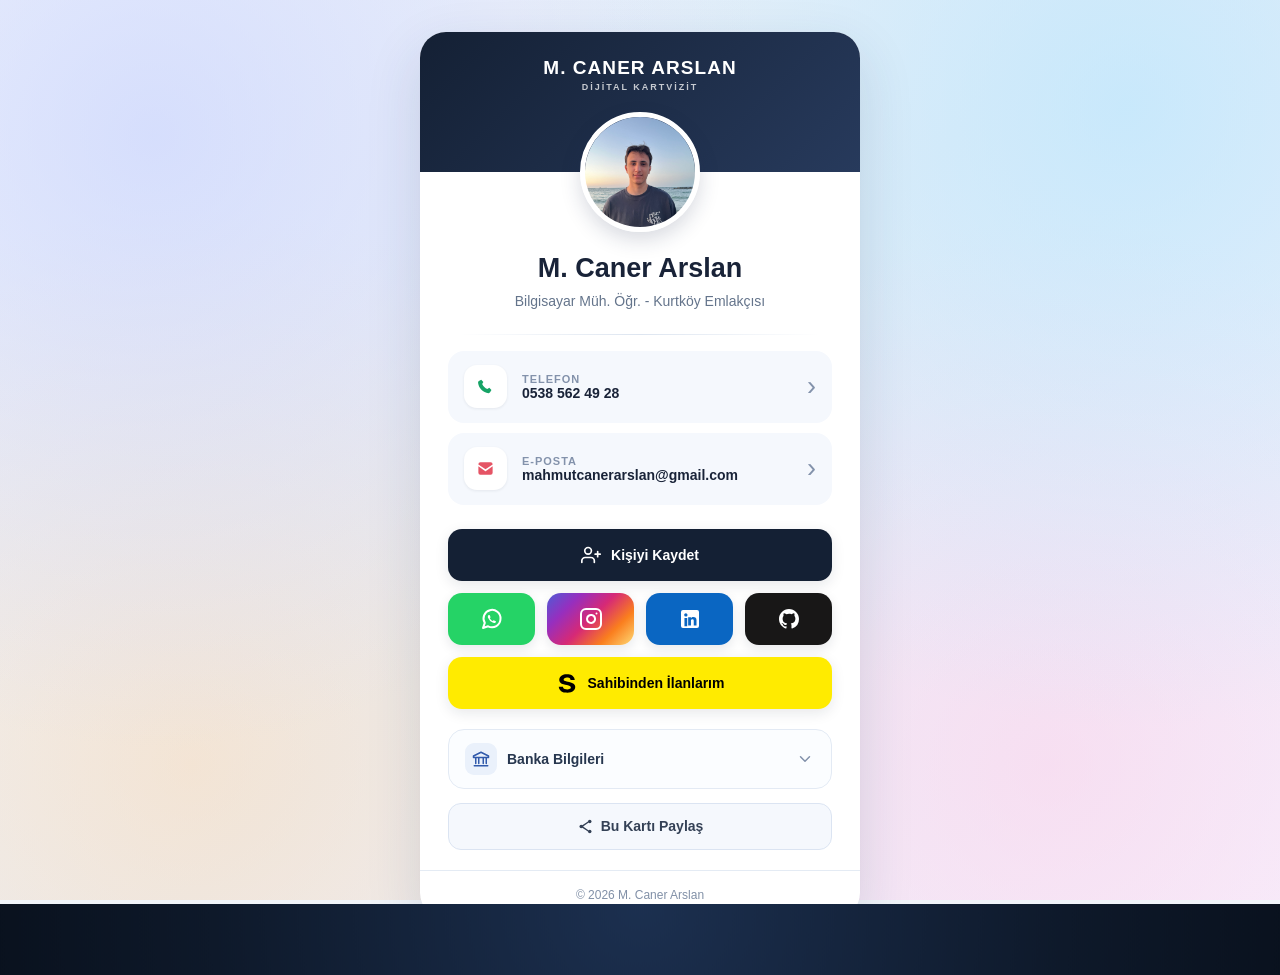
==== commit 71cec520: "Enlarge bold intro typography, position above split seam, add deep radial gradient" ====
--- a/kartvizit/index.html
+++ b/kartvizit/index.html
@@ -6,7 +6,7 @@
   <meta name="theme-color" content="#f0f4f9">
   <meta name="description" content="M. Caner Arslan'ın dijital kartviziti. Telefon ve e-posta bilgileri.">
   <link rel="icon" href="../assets/favicon.ico">
-  <link rel="stylesheet" href="kartvizit.css?v=11">
+  <link rel="stylesheet" href="kartvizit.css?v=12">
   <title>M. Caner Arslan | Dijital Kartvizit</title>
   <script src="kartvizit.js" defer></script>
 </head>
--- a/kartvizit/kartvizit.css
+++ b/kartvizit/kartvizit.css
@@ -32,56 +32,56 @@
   left: 0;
   right: 0;
   height: 50%;
-  background: linear-gradient(135deg, #0b111e 0%, #131c2e 50%, #1a253a 100%);
   will-change: transform;
 }
 .intro-top {
   top: 0;
-  border-bottom: 1px solid rgba(255, 255, 255, 0.12);
-  box-shadow: 0 10px 30px rgba(0, 0, 0, 0.4);
-  animation: intro-up 0.9s cubic-bezier(0.76, 0, 0.24, 1) 0.8s forwards;
+  background: radial-gradient(circle at 50% 100%, #223a5e 0%, #122036 55%, #09101d 100%);
+  animation: intro-up 0.95s cubic-bezier(0.76, 0, 0.24, 1) 0.85s forwards;
 }
 .intro-bottom {
   bottom: 0;
-  border-top: 1px solid rgba(255, 255, 255, 0.12);
-  box-shadow: 0 -10px 30px rgba(0, 0, 0, 0.4);
-  animation: intro-down 0.9s cubic-bezier(0.76, 0, 0.24, 1) 0.8s forwards;
+  background: radial-gradient(circle at 50% 0%, #1c3050 0%, #0e192a 55%, #070d17 100%);
+  animation: intro-down 0.95s cubic-bezier(0.76, 0, 0.24, 1) 0.85s forwards;
 }
 .intro-brand {
   position: absolute;
-  top: 50%;
+  top: 47%;
   left: 50%;
   transform: translate(-50%, -50%);
   display: flex;
   flex-direction: column;
   align-items: center;
-  gap: 8px;
+  gap: 12px;
   width: max-content;
   text-align: center;
   z-index: 2;
-  animation: intro-brand-out 0.3s ease 0.7s forwards;
+  animation: intro-brand-out 0.35s ease 0.75s forwards;
 }
 .intro-name {
-  font-size: clamp(18px, 4vw, 26px);
-  font-weight: 800;
-  letter-spacing: 0.22em;
+  font-size: clamp(24px, 5.5vw, 36px);
+  font-weight: 900;
+  letter-spacing: 0.18em;
   text-transform: uppercase;
   color: #ffffff;
-  text-shadow: 0 2px 25px rgba(0, 0, 0, 0.5);
+  background: linear-gradient(180deg, #ffffff 10%, #e2e8f0 65%, #cbd5e1 100%);
+  -webkit-background-clip: text;
+  -webkit-text-fill-color: transparent;
+  filter: drop-shadow(0 4px 20px rgba(0, 0, 0, 0.75));
   animation: intro-text-fade 0.7s cubic-bezier(0.16, 1, 0.3, 1) both;
 }
 .intro-sub {
-  font-size: 10px;
-  font-weight: 600;
-  letter-spacing: 0.32em;
+  font-size: clamp(10px, 2.2vw, 13px);
+  font-weight: 700;
+  letter-spacing: 0.38em;
   text-transform: uppercase;
-  color: #94a3b8;
-  opacity: 0.85;
-  animation: intro-text-fade 0.7s cubic-bezier(0.16, 1, 0.3, 1) 0.05s both;
+  color: #7dd3fc;
+  text-shadow: 0 2px 12px rgba(125, 211, 252, 0.35);
+  animation: intro-text-fade 0.7s cubic-bezier(0.16, 1, 0.3, 1) 0.06s both;
 }
 
 @keyframes intro-text-fade {
-  from { opacity: 0; transform: translateY(6px); }
+  from { opacity: 0; transform: translateY(8px); }
   to { opacity: 1; transform: translateY(0); }
 }
 @keyframes intro-brand-out {
